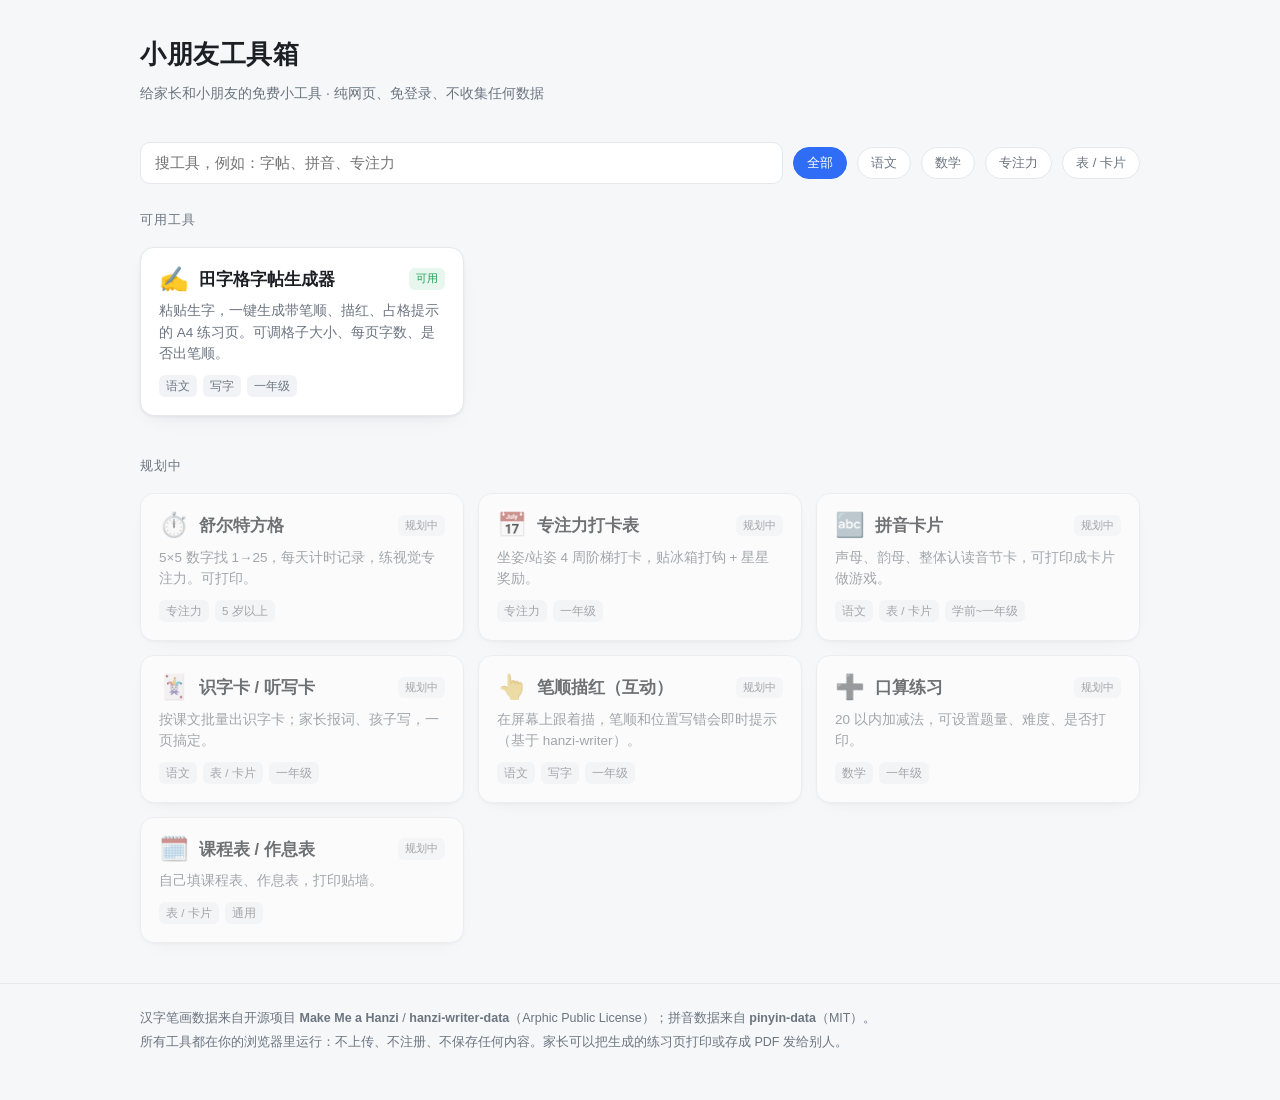
==== index.html @ 23b5ae6a "小朋友工具箱 v0：看板 + 田字格字帖生成器（笔顺/描红/占格提示，全参数可调）" ====
<!doctype html>
<html lang="zh-CN">
<meta charset="utf-8">
<meta name="viewport" content="width=device-width,initial-scale=1">
<title>小朋友工具箱</title>
<link rel="stylesheet" href="assets/style.css">
<body>

<header class="site"><div class="wrap">
  <h1>小朋友工具箱</h1>
  <p>给家长和小朋友的免费小工具 · 纯网页、免登录、不收集任何数据</p>
</div></header>

<div class="wrap">
  <div class="toolbar">
    <input type="search" id="q" placeholder="搜工具，例如：字帖、拼音、专注力">
    <button class="chip on" data-tag="全部">全部</button>
    <button class="chip" data-tag="语文">语文</button>
    <button class="chip" data-tag="数学">数学</button>
    <button class="chip" data-tag="专注力">专注力</button>
    <button class="chip" data-tag="表">表 / 卡片</button>
  </div>

  <p class="sec-title" id="secTitle">可用工具</p>
  <div class="grid" id="live"></div>

  <p class="sec-title">规划中</p>
  <div class="grid" id="plan"></div>
</div>

<footer class="site"><div class="wrap">
  <p>汉字笔画数据来自开源项目 <b>Make Me a Hanzi</b> / <b>hanzi-writer-data</b>（Arphic Public License）；拼音数据来自 <b>pinyin-data</b>（MIT）。</p>
  <p>所有工具都在你的浏览器里运行：不上传、不注册、不保存任何内容。家长可以把生成的练习页打印或存成 PDF 发给别人。</p>
  <p id="repoLine"></p>
</div></footer>

<script>
/* ===== 站点配置：改这里就换名字 ===== */
const SITE = {
  name: '小朋友工具箱',
  repo: ''          // 填上你的仓库地址就会在页脚显示，例如 'https://github.com/xxx/xxx.github.io'
};

/* ===== 工具清单：新增一个工具 = 加一条 + 建一个同名目录 ===== */
const TOOLS = [
  { id:'tianzige', name:'田字格字帖生成器', emoji:'✍️', status:'live', path:'tianzige/',
    grade:'一年级', tags:['语文','写字'],
    desc:'粘贴生字，一键生成带笔顺、描红、占格提示的 A4 练习页。可调格子大小、每页字数、是否出笔顺。' },

  { id:'shuerte', name:'舒尔特方格', emoji:'⏱️', status:'planned', grade:'5 岁以上', tags:['专注力'],
    desc:'5×5 数字找 1→25，每天计时记录，练视觉专注力。可打印。' },
  { id:'daka', name:'专注力打卡表', emoji:'📅', status:'planned', grade:'一年级', tags:['专注力'],
    desc:'坐姿/站姿 4 周阶梯打卡，贴冰箱打钩 + 星星奖励。' },
  { id:'pinyin', name:'拼音卡片', emoji:'🔤', status:'planned', grade:'学前~一年级', tags:['语文','表 / 卡片'],
    desc:'声母、韵母、整体认读音节卡，可打印成卡片做游戏。' },
  { id:'shizi', name:'识字卡 / 听写卡', emoji:'🃏', status:'planned', grade:'一年级', tags:['语文','表 / 卡片'],
    desc:'按课文批量出识字卡；家长报词、孩子写，一页搞定。' },
  { id:'bishun', name:'笔顺描红（互动）', emoji:'👆', status:'planned', grade:'一年级', tags:['语文','写字'],
    desc:'在屏幕上跟着描，笔顺和位置写错会即时提示（基于 hanzi-writer）。' },
  { id:'kousuan', name:'口算练习', emoji:'➕', status:'planned', grade:'一年级', tags:['数学'],
    desc:'20 以内加减法，可设置题量、难度、是否打印。' },
  { id:'kebiao', name:'课程表 / 作息表', emoji:'🗓️', status:'planned', grade:'通用', tags:['表 / 卡片'],
    desc:'自己填课程表、作息表，打印贴墙。' }
];

const $ = s => document.querySelector(s);
let curTag = '全部';

function match(t){
  const kw = $('#q').value.trim().toLowerCase();
  const okTag = curTag === '全部' || (t.tags||[]).includes(curTag);
  const okKw = !kw || (t.name + t.desc + (t.tags||[]).join('')).toLowerCase().includes(kw);
  return okTag && okKw;
}
function card(t){
  const body = `<div class="top"><span class="emoji">${t.emoji}</span><h3>${t.name}</h3>
      <span class="badge ${t.status==='live'?'live':'plan'}">${t.status==='live'?'可用':'规划中'}</span></div>
    <p>${t.desc}</p>
    <div class="tags">${(t.tags||[]).map(x=>`<span class="tag">${x}</span>`).join('')}
      <span class="tag">${t.grade}</span></div>`;
  return t.status === 'live'
    ? `<a class="card" href="${t.path}">${body}</a>`
    : `<div class="card planned">${body}</div>`;
}
function render(){
  const live = TOOLS.filter(t=>t.status==='live' && match(t));
  const plan = TOOLS.filter(t=>t.status!=='live' && match(t));
  $('#live').innerHTML = live.length ? live.map(card).join('') : '<p style="color:#6b7580">没有匹配的工具</p>';
  $('#plan').innerHTML = plan.map(card).join('');
  $('#live').previousElementSibling.style.display = live.length ? '' : 'none';
}
$('#q').addEventListener('input', render);
document.querySelectorAll('.chip').forEach(c=>c.addEventListener('click',()=>{
  document.querySelectorAll('.chip').forEach(x=>x.classList.remove('on'));
  c.classList.add('on'); curTag = c.dataset.tag; if (SITE.repo) document.getElementById('repoLine').innerHTML =
  `<a href="${SITE.repo}">开源仓库</a> · 想要新工具可以提 issue`;
render();
}));
if (SITE.name) { document.title = SITE.name; document.querySelector('h1').textContent = SITE.name; }
render();
</script>
</body>
</html>
---- assets/style.css ----
/* 共用样式 —— 看板 + 各工具模块 */
:root{
  --bg:#f6f7f9; --card:#fff; --fg:#1c2024; --muted:#6b7580; --line:#e5e8ec;
  --accent:#2f6df6; --accent-soft:#eaf1ff; --red:#d0342c; --green:#1f9d55; --amber:#c77700;
  --radius:14px; --shadow:0 1px 3px rgba(16,24,40,.06),0 8px 24px -12px rgba(16,24,40,.12);
}
*{box-sizing:border-box}
html,body{margin:0;padding:0}
body{
  background:var(--bg); color:var(--fg); line-height:1.6;
  font-family:"PingFang SC","Hiragino Sans GB","Microsoft YaHei",-apple-system,"Segoe UI",sans-serif;
  -webkit-font-smoothing:antialiased;
}
a{color:inherit;text-decoration:none}
.wrap{max-width:1040px;margin:0 auto;padding:0 20px}
header.site{padding:34px 0 18px}
header.site h1{margin:0 0 6px;font-size:26px;letter-spacing:.5px}
header.site p{margin:0;color:var(--muted);font-size:14px}
.toolbar{display:flex;gap:10px;flex-wrap:wrap;align-items:center;margin:20px 0 6px}
.toolbar input[type=search]{
  flex:1 1 220px;min-height:42px;padding:0 14px;border:1px solid var(--line);border-radius:10px;
  background:var(--card);font:inherit;font-size:15px;outline:none;
}
.toolbar input[type=search]:focus{border-color:var(--accent);box-shadow:0 0 0 3px var(--accent-soft)}
.chip{
  border:1px solid var(--line);background:var(--card);border-radius:999px;padding:6px 13px;
  font-size:13px;color:var(--muted);cursor:pointer;transition:.15s
}
.chip:hover{border-color:#cfd6de}
.chip.on{background:var(--accent);border-color:var(--accent);color:#fff}
.grid{display:grid;gap:14px;grid-template-columns:repeat(auto-fill,minmax(272px,1fr));margin:16px 0 40px}
.card{
  background:var(--card);border:1px solid var(--line);border-radius:var(--radius);padding:18px;
  box-shadow:var(--shadow);transition:.18s;display:flex;flex-direction:column;gap:8px;
}
a.card:hover{transform:translateY(-2px);border-color:#cfd9ea}
.card .top{display:flex;align-items:center;gap:10px}
.card .emoji{font-size:24px;line-height:1}
.card h3{margin:0;font-size:16.5px}
.card p{margin:0;color:var(--muted);font-size:13.5px;flex:1}
.card .tags{display:flex;gap:6px;flex-wrap:wrap;margin-top:2px}
.tag{font-size:11.5px;color:var(--muted);background:#f1f3f6;border-radius:6px;padding:2px 7px}
.card.planned{opacity:.62;filter:saturate(.55)}
.badge{font-size:11px;border-radius:6px;padding:2px 7px;margin-left:auto;white-space:nowrap}
.badge.live{background:#e8f7ee;color:var(--green)}
.badge.plan{background:#f2f4f7;color:var(--muted)}
footer.site{border-top:1px solid var(--line);padding:20px 0 44px;color:var(--muted);font-size:12.5px}
footer.site p{margin:4px 0}
.sec-title{font-size:13px;color:var(--muted);letter-spacing:1px;margin:26px 0 0}
@media (max-width:520px){ header.site h1{font-size:22px} .grid{grid-template-columns:1fr} }
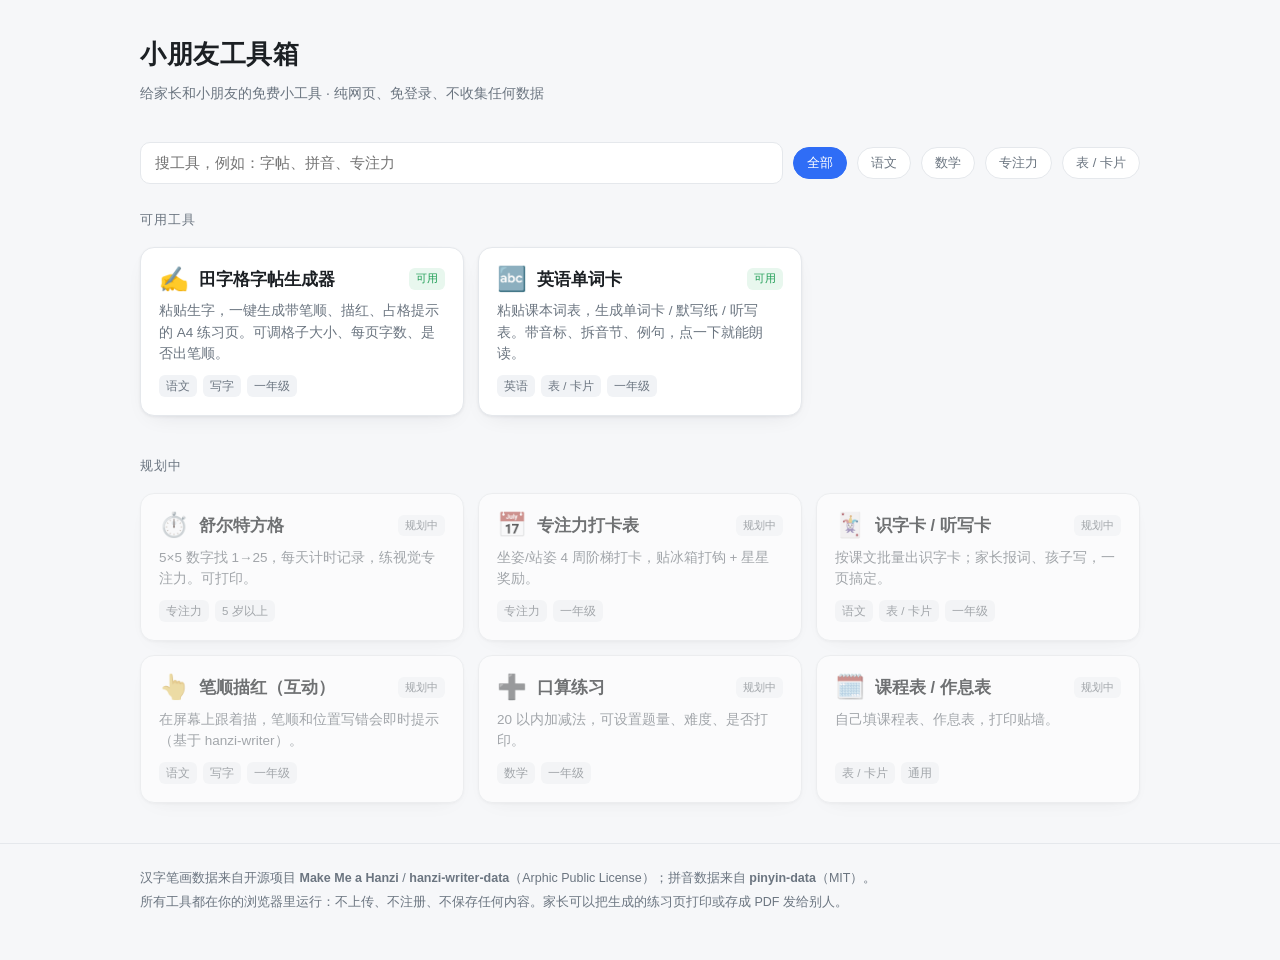
==== commit a88e09f7: "新增「英语单词卡」模块：卡片/默写纸/听写表 + 离线英汉小词典(ECDICT 5094词) + TTS朗读" ====
--- a/index.html
+++ b/index.html
@@ -43,16 +43,18 @@
 
 /* ===== 工具清单：新增一个工具 = 加一条 + 建一个同名目录 ===== */
 const TOOLS = [
-  { id:'tianzige', name:'田字格字帖生成器', emoji:'✍️', status:'live', path:'tianzige/',
+  { id:'tianzige', name:'田字格字帖生成器', emoji:'✍️', status:'live', path:'tianzige/index.html',
     grade:'一年级', tags:['语文','写字'],
     desc:'粘贴生字，一键生成带笔顺、描红、占格提示的 A4 练习页。可调格子大小、每页字数、是否出笔顺。' },
+
+  { id:'words', name:'英语单词卡', emoji:'🔤', status:'live', path:'words/index.html',
+    grade:'一年级', tags:['英语','表 / 卡片'],
+    desc:'粘贴课本词表，生成单词卡 / 默写纸 / 听写表。带音标、拆音节、例句，点一下就能朗读。' },
 
   { id:'shuerte', name:'舒尔特方格', emoji:'⏱️', status:'planned', grade:'5 岁以上', tags:['专注力'],
     desc:'5×5 数字找 1→25，每天计时记录，练视觉专注力。可打印。' },
   { id:'daka', name:'专注力打卡表', emoji:'📅', status:'planned', grade:'一年级', tags:['专注力'],
     desc:'坐姿/站姿 4 周阶梯打卡，贴冰箱打钩 + 星星奖励。' },
-  { id:'pinyin', name:'拼音卡片', emoji:'🔤', status:'planned', grade:'学前~一年级', tags:['语文','表 / 卡片'],
-    desc:'声母、韵母、整体认读音节卡，可打印成卡片做游戏。' },
   { id:'shizi', name:'识字卡 / 听写卡', emoji:'🃏', status:'planned', grade:'一年级', tags:['语文','表 / 卡片'],
     desc:'按课文批量出识字卡；家长报词、孩子写，一页搞定。' },
   { id:'bishun', name:'笔顺描红（互动）', emoji:'👆', status:'planned', grade:'一年级', tags:['语文','写字'],
